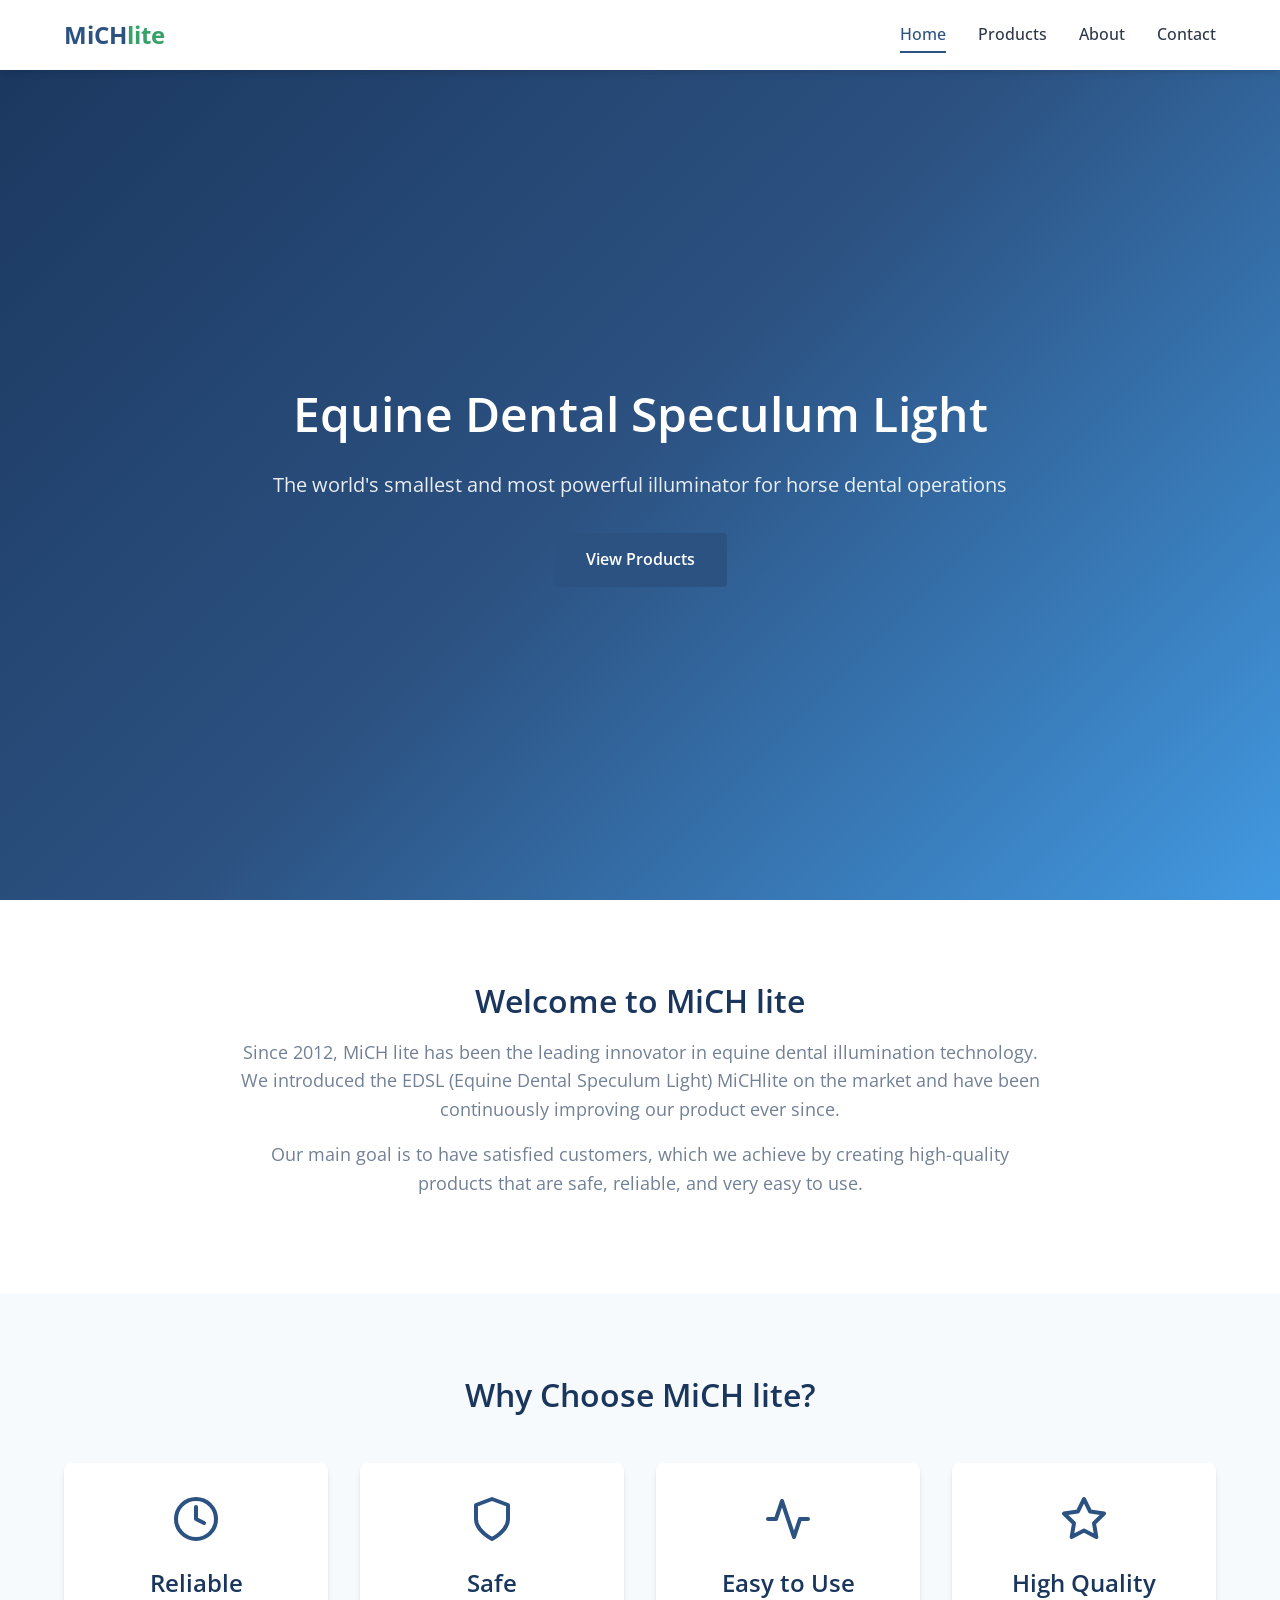
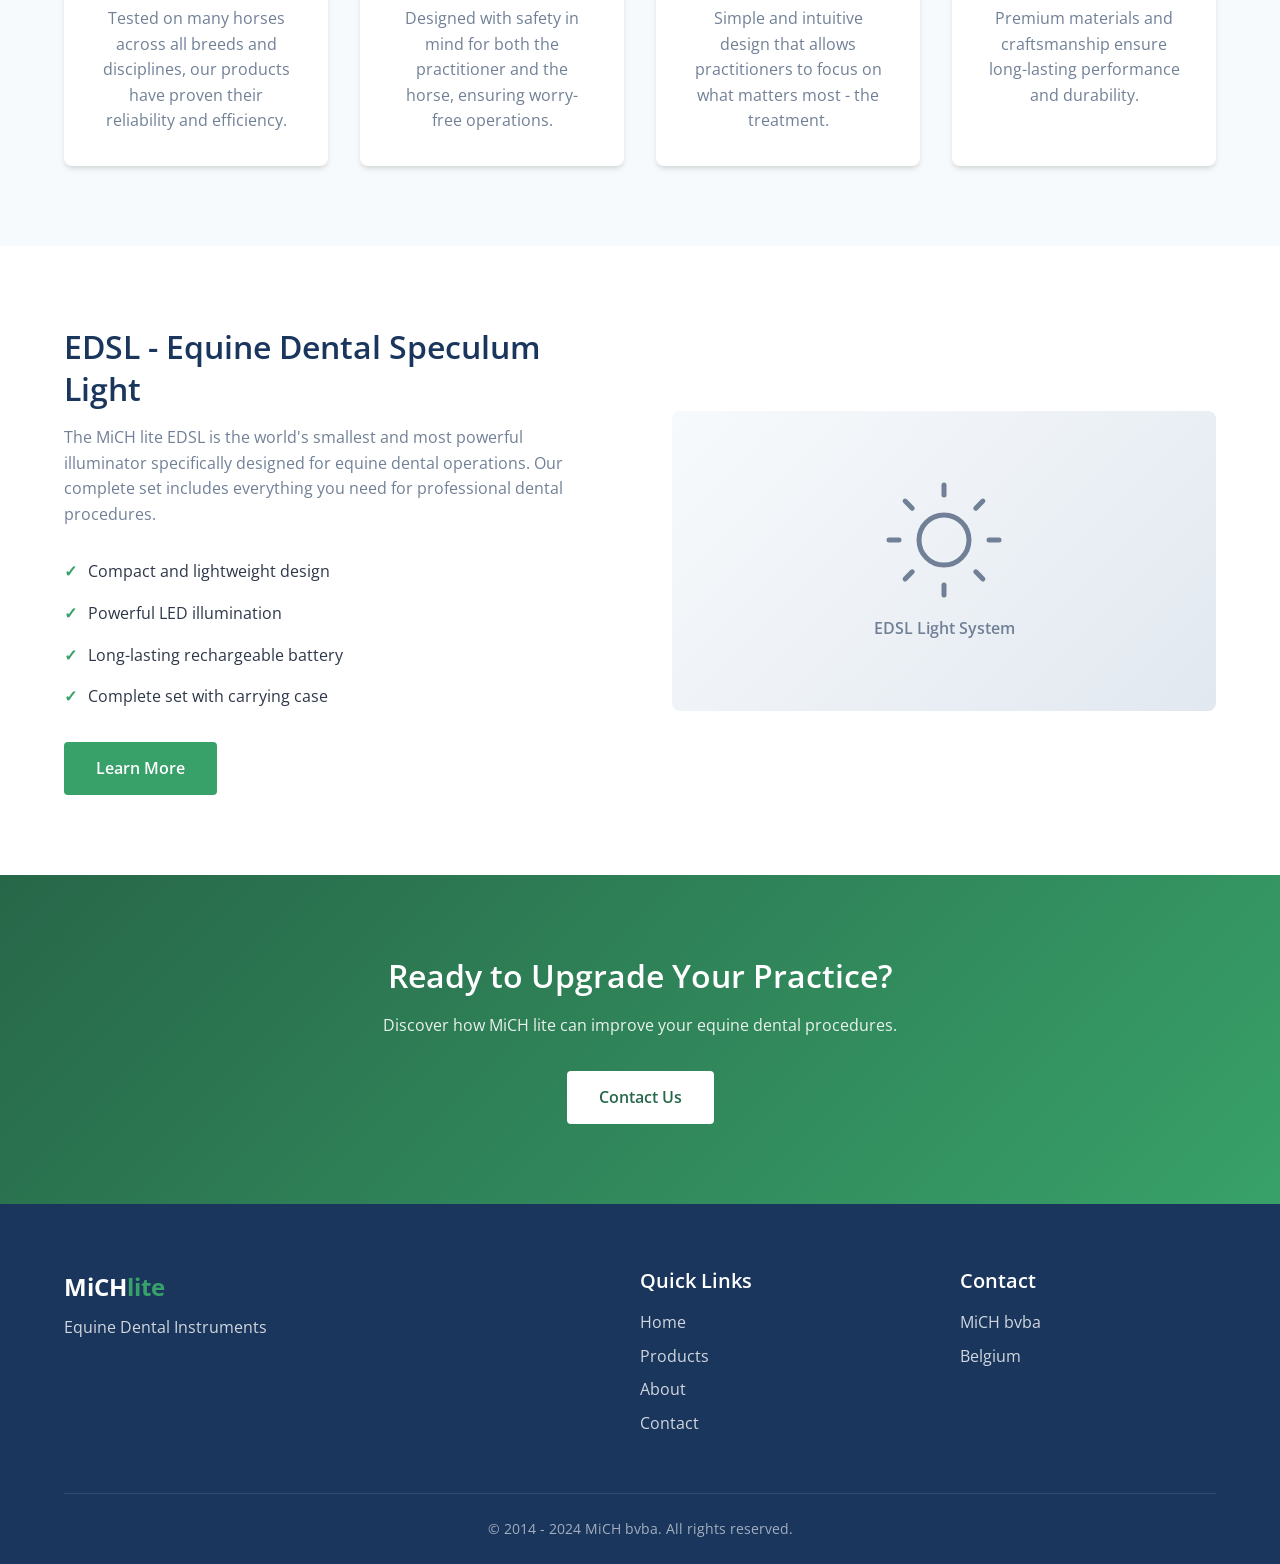
==== index.html @ 9f3df7c9 "Add MiCH lite static website for GitHub Pages Build complete static website for MiCH lite equine den" ====
<!DOCTYPE html>
<html lang="en">
<head>
    <meta charset="UTF-8">
    <meta name="viewport" content="width=device-width, initial-scale=1.0">
    <meta name="description" content="MiCH lite - Equine Dental Instruments. The world's smallest and most powerful illuminator for horse dental operations.">
    <title>MiCH lite | Equine Dental Instruments</title>
    <link rel="stylesheet" href="css/styles.css">
    <link rel="preconnect" href="https://fonts.googleapis.com">
    <link rel="preconnect" href="https://fonts.gstatic.com" crossorigin>
    <link href="https://fonts.googleapis.com/css2?family=Open+Sans:wght@300;400;600;700&display=swap" rel="stylesheet">
</head>
<body>
    <!-- Navigation -->
    <header class="header">
        <nav class="nav container">
            <a href="index.html" class="logo">
                <span class="logo-mich">MiCH</span><span class="logo-lite">lite</span>
            </a>
            <button class="nav-toggle" aria-label="Toggle navigation">
                <span class="hamburger"></span>
            </button>
            <ul class="nav-menu">
                <li><a href="index.html" class="nav-link active">Home</a></li>
                <li><a href="products.html" class="nav-link">Products</a></li>
                <li><a href="about.html" class="nav-link">About</a></li>
                <li><a href="contact.html" class="nav-link">Contact</a></li>
            </ul>
        </nav>
    </header>

    <!-- Hero Section -->
    <section class="hero">
        <div class="hero-content container">
            <h1>Equine Dental Speculum Light</h1>
            <p class="hero-subtitle">The world's smallest and most powerful illuminator for horse dental operations</p>
            <a href="products.html" class="btn btn-primary">View Products</a>
        </div>
    </section>

    <!-- Introduction Section -->
    <section class="intro section">
        <div class="container">
            <div class="intro-content">
                <h2>Welcome to MiCH lite</h2>
                <p>Since 2012, MiCH lite has been the leading innovator in equine dental illumination technology. We introduced the EDSL (Equine Dental Speculum Light) MiCHlite on the market and have been continuously improving our product ever since.</p>
                <p>Our main goal is to have satisfied customers, which we achieve by creating high-quality products that are safe, reliable, and very easy to use.</p>
            </div>
        </div>
    </section>

    <!-- Features Section -->
    <section class="features section section-alt">
        <div class="container">
            <h2 class="section-title">Why Choose MiCH lite?</h2>
            <div class="features-grid">
                <div class="feature-card">
                    <div class="feature-icon">
                        <svg xmlns="http://www.w3.org/2000/svg" width="48" height="48" viewBox="0 0 24 24" fill="none" stroke="currentColor" stroke-width="2" stroke-linecap="round" stroke-linejoin="round">
                            <circle cx="12" cy="12" r="10"></circle>
                            <path d="M12 6v6l4 2"></path>
                        </svg>
                    </div>
                    <h3>Reliable</h3>
                    <p>Tested on many horses across all breeds and disciplines, our products have proven their reliability and efficiency.</p>
                </div>
                <div class="feature-card">
                    <div class="feature-icon">
                        <svg xmlns="http://www.w3.org/2000/svg" width="48" height="48" viewBox="0 0 24 24" fill="none" stroke="currentColor" stroke-width="2" stroke-linecap="round" stroke-linejoin="round">
                            <path d="M12 22s8-4 8-10V5l-8-3-8 3v7c0 6 8 10 8 10z"></path>
                        </svg>
                    </div>
                    <h3>Safe</h3>
                    <p>Designed with safety in mind for both the practitioner and the horse, ensuring worry-free operations.</p>
                </div>
                <div class="feature-card">
                    <div class="feature-icon">
                        <svg xmlns="http://www.w3.org/2000/svg" width="48" height="48" viewBox="0 0 24 24" fill="none" stroke="currentColor" stroke-width="2" stroke-linecap="round" stroke-linejoin="round">
                            <polyline points="22 12 18 12 15 21 9 3 6 12 2 12"></polyline>
                        </svg>
                    </div>
                    <h3>Easy to Use</h3>
                    <p>Simple and intuitive design that allows practitioners to focus on what matters most - the treatment.</p>
                </div>
                <div class="feature-card">
                    <div class="feature-icon">
                        <svg xmlns="http://www.w3.org/2000/svg" width="48" height="48" viewBox="0 0 24 24" fill="none" stroke="currentColor" stroke-width="2" stroke-linecap="round" stroke-linejoin="round">
                            <polygon points="12 2 15.09 8.26 22 9.27 17 14.14 18.18 21.02 12 17.77 5.82 21.02 7 14.14 2 9.27 8.91 8.26 12 2"></polygon>
                        </svg>
                    </div>
                    <h3>High Quality</h3>
                    <p>Premium materials and craftsmanship ensure long-lasting performance and durability.</p>
                </div>
            </div>
        </div>
    </section>

    <!-- Product Highlight Section -->
    <section class="product-highlight section">
        <div class="container">
            <div class="product-highlight-content">
                <div class="product-highlight-text">
                    <h2>EDSL - Equine Dental Speculum Light</h2>
                    <p>The MiCH lite EDSL is the world's smallest and most powerful illuminator specifically designed for equine dental operations. Our complete set includes everything you need for professional dental procedures.</p>
                    <ul class="product-features">
                        <li>Compact and lightweight design</li>
                        <li>Powerful LED illumination</li>
                        <li>Long-lasting rechargeable battery</li>
                        <li>Complete set with carrying case</li>
                    </ul>
                    <a href="products.html" class="btn btn-secondary">Learn More</a>
                </div>
                <div class="product-highlight-image">
                    <div class="placeholder-image">
                        <svg xmlns="http://www.w3.org/2000/svg" width="120" height="120" viewBox="0 0 24 24" fill="none" stroke="currentColor" stroke-width="1" stroke-linecap="round" stroke-linejoin="round">
                            <circle cx="12" cy="12" r="5"></circle>
                            <line x1="12" y1="1" x2="12" y2="3"></line>
                            <line x1="12" y1="21" x2="12" y2="23"></line>
                            <line x1="4.22" y1="4.22" x2="5.64" y2="5.64"></line>
                            <line x1="18.36" y1="18.36" x2="19.78" y2="19.78"></line>
                            <line x1="1" y1="12" x2="3" y2="12"></line>
                            <line x1="21" y1="12" x2="23" y2="12"></line>
                            <line x1="4.22" y1="19.78" x2="5.64" y2="18.36"></line>
                            <line x1="18.36" y1="5.64" x2="19.78" y2="4.22"></line>
                        </svg>
                        <span>EDSL Light System</span>
                    </div>
                </div>
            </div>
        </div>
    </section>

    <!-- CTA Section -->
    <section class="cta section">
        <div class="container">
            <h2>Ready to Upgrade Your Practice?</h2>
            <p>Discover how MiCH lite can improve your equine dental procedures.</p>
            <a href="contact.html" class="btn btn-primary">Contact Us</a>
        </div>
    </section>

    <!-- Footer -->
    <footer class="footer">
        <div class="container">
            <div class="footer-content">
                <div class="footer-brand">
                    <a href="index.html" class="logo">
                        <span class="logo-mich">MiCH</span><span class="logo-lite">lite</span>
                    </a>
                    <p>Equine Dental Instruments</p>
                </div>
                <div class="footer-links">
                    <h4>Quick Links</h4>
                    <ul>
                        <li><a href="index.html">Home</a></li>
                        <li><a href="products.html">Products</a></li>
                        <li><a href="about.html">About</a></li>
                        <li><a href="contact.html">Contact</a></li>
                    </ul>
                </div>
                <div class="footer-contact">
                    <h4>Contact</h4>
                    <p>MiCH bvba</p>
                    <p>Belgium</p>
                </div>
            </div>
            <div class="footer-bottom">
                <p>&copy; 2014 - 2024 MiCH bvba. All rights reserved.</p>
            </div>
        </div>
    </footer>

    <script src="js/main.js"></script>
</body>
</html>
---- css/styles.css ----
/* MiCH lite - Equine Dental Instruments
   Professional Styling for Static Website
   ======================================== */

/* CSS Variables */
:root {
    --primary-color: #2c5282;
    --primary-dark: #1a365d;
    --primary-light: #4299e1;
    --secondary-color: #38a169;
    --secondary-dark: #276749;
    --accent-color: #ed8936;
    --text-color: #2d3748;
    --text-light: #718096;
    --background-color: #ffffff;
    --background-alt: #f7fafc;
    --border-color: #e2e8f0;
    --shadow: 0 4px 6px -1px rgba(0, 0, 0, 0.1), 0 2px 4px -1px rgba(0, 0, 0, 0.06);
    --shadow-lg: 0 10px 15px -3px rgba(0, 0, 0, 0.1), 0 4px 6px -2px rgba(0, 0, 0, 0.05);
    --transition: all 0.3s ease;
    --max-width: 1200px;
}

/* Reset & Base Styles */
*,
*::before,
*::after {
    box-sizing: border-box;
    margin: 0;
    padding: 0;
}

html {
    scroll-behavior: smooth;
}

body {
    font-family: 'Open Sans', -apple-system, BlinkMacSystemFont, 'Segoe UI', Roboto, Oxygen, Ubuntu, sans-serif;
    font-size: 16px;
    line-height: 1.6;
    color: var(--text-color);
    background-color: var(--background-color);
}

img {
    max-width: 100%;
    height: auto;
    display: block;
}

a {
    color: var(--primary-color);
    text-decoration: none;
    transition: var(--transition);
}

a:hover {
    color: var(--primary-light);
}

ul {
    list-style: none;
}

/* Container */
.container {
    width: 100%;
    max-width: var(--max-width);
    margin: 0 auto;
    padding: 0 1.5rem;
}

/* Typography */
h1, h2, h3, h4, h5, h6 {
    font-weight: 600;
    line-height: 1.3;
    color: var(--text-color);
    margin-bottom: 1rem;
}

h1 { font-size: 2.5rem; }
h2 { font-size: 2rem; }
h3 { font-size: 1.5rem; }
h4 { font-size: 1.25rem; }

p {
    margin-bottom: 1rem;
}

/* Buttons */
.btn {
    display: inline-block;
    padding: 0.875rem 2rem;
    font-size: 1rem;
    font-weight: 600;
    text-align: center;
    border: none;
    border-radius: 4px;
    cursor: pointer;
    transition: var(--transition);
}

.btn-primary {
    background-color: var(--primary-color);
    color: white;
}

.btn-primary:hover {
    background-color: var(--primary-dark);
    color: white;
}

.btn-secondary {
    background-color: var(--secondary-color);
    color: white;
}

.btn-secondary:hover {
    background-color: var(--secondary-dark);
    color: white;
}

.btn-outline {
    background-color: transparent;
    border: 2px solid var(--primary-color);
    color: var(--primary-color);
}

.btn-outline:hover {
    background-color: var(--primary-color);
    color: white;
}

/* Header & Navigation */
.header {
    position: fixed;
    top: 0;
    left: 0;
    right: 0;
    background-color: var(--background-color);
    box-shadow: var(--shadow);
    z-index: 1000;
}

.nav {
    display: flex;
    justify-content: space-between;
    align-items: center;
    height: 70px;
}

.logo {
    font-size: 1.5rem;
    font-weight: 700;
}

.logo-mich {
    color: var(--primary-color);
}

.logo-lite {
    color: var(--secondary-color);
}

.nav-menu {
    display: flex;
    gap: 2rem;
}

.nav-link {
    color: var(--text-color);
    font-weight: 500;
    padding: 0.5rem 0;
    position: relative;
}

.nav-link::after {
    content: '';
    position: absolute;
    bottom: 0;
    left: 0;
    width: 0;
    height: 2px;
    background-color: var(--primary-color);
    transition: var(--transition);
}

.nav-link:hover::after,
.nav-link.active::after {
    width: 100%;
}

.nav-link:hover,
.nav-link.active {
    color: var(--primary-color);
}

.nav-toggle {
    display: none;
    background: none;
    border: none;
    cursor: pointer;
    padding: 0.5rem;
}

.hamburger {
    display: block;
    width: 25px;
    height: 3px;
    background-color: var(--text-color);
    position: relative;
    transition: var(--transition);
}

.hamburger::before,
.hamburger::after {
    content: '';
    position: absolute;
    width: 25px;
    height: 3px;
    background-color: var(--text-color);
    transition: var(--transition);
}

.hamburger::before {
    top: -8px;
}

.hamburger::after {
    bottom: -8px;
}

/* Sections */
.section {
    padding: 5rem 0;
}

.section-alt {
    background-color: var(--background-alt);
}

.section-title {
    text-align: center;
    margin-bottom: 3rem;
    color: var(--primary-dark);
}

/* Hero Section */
.hero {
    min-height: 100vh;
    display: flex;
    align-items: center;
    justify-content: center;
    background: linear-gradient(135deg, var(--primary-dark) 0%, var(--primary-color) 50%, var(--primary-light) 100%);
    color: white;
    text-align: center;
    padding-top: 70px;
}

.hero-content {
    max-width: 800px;
}

.hero h1 {
    color: white;
    font-size: 3rem;
    margin-bottom: 1.5rem;
}

.hero-subtitle {
    font-size: 1.25rem;
    margin-bottom: 2rem;
    opacity: 0.9;
}

/* Introduction Section */
.intro-content {
    max-width: 800px;
    margin: 0 auto;
    text-align: center;
}

.intro-content h2 {
    color: var(--primary-dark);
}

.intro-content p {
    color: var(--text-light);
    font-size: 1.125rem;
}

/* Features Section */
.features-grid {
    display: grid;
    grid-template-columns: repeat(auto-fit, minmax(250px, 1fr));
    gap: 2rem;
}

.feature-card {
    background-color: var(--background-color);
    padding: 2rem;
    border-radius: 8px;
    box-shadow: var(--shadow);
    text-align: center;
    transition: var(--transition);
}

.feature-card:hover {
    transform: translateY(-5px);
    box-shadow: var(--shadow-lg);
}

.feature-icon {
    color: var(--primary-color);
    margin-bottom: 1rem;
}

.feature-card h3 {
    color: var(--primary-dark);
    margin-bottom: 0.5rem;
}

.feature-card p {
    color: var(--text-light);
    margin-bottom: 0;
}

/* Product Highlight Section */
.product-highlight-content {
    display: grid;
    grid-template-columns: 1fr 1fr;
    gap: 4rem;
    align-items: center;
}

.product-highlight-text h2 {
    color: var(--primary-dark);
}

.product-highlight-text p {
    color: var(--text-light);
}

.product-features {
    margin: 1.5rem 0;
}

.product-features li {
    padding: 0.5rem 0;
    padding-left: 1.5rem;
    position: relative;
    color: var(--text-color);
}

.product-features li::before {
    content: '✓';
    position: absolute;
    left: 0;
    color: var(--secondary-color);
    font-weight: bold;
}

.placeholder-image {
    background: linear-gradient(135deg, var(--background-alt) 0%, var(--border-color) 100%);
    border-radius: 8px;
    padding: 4rem;
    display: flex;
    flex-direction: column;
    align-items: center;
    justify-content: center;
    color: var(--text-light);
    min-height: 300px;
}

.placeholder-image svg {
    margin-bottom: 1rem;
}

.placeholder-image span {
    font-weight: 600;
}

/* CTA Section */
.cta {
    background: linear-gradient(135deg, var(--secondary-dark) 0%, var(--secondary-color) 100%);
    color: white;
    text-align: center;
}

.cta h2 {
    color: white;
}

.cta p {
    opacity: 0.9;
    margin-bottom: 2rem;
}

.cta .btn-primary {
    background-color: white;
    color: var(--secondary-dark);
}

.cta .btn-primary:hover {
    background-color: var(--background-alt);
}

/* Products Page Styles */
.page-header {
    background: linear-gradient(135deg, var(--primary-dark) 0%, var(--primary-color) 100%);
    color: white;
    padding: 8rem 0 4rem;
    text-align: center;
    margin-top: 70px;
}

.page-header h1 {
    color: white;
}

.page-header p {
    opacity: 0.9;
    max-width: 600px;
    margin: 0 auto;
}

.products-grid {
    display: grid;
    grid-template-columns: repeat(auto-fit, minmax(300px, 1fr));
    gap: 2rem;
}

.product-card {
    background-color: var(--background-color);
    border-radius: 8px;
    overflow: hidden;
    box-shadow: var(--shadow);
    transition: var(--transition);
}

.product-card:hover {
    transform: translateY(-5px);
    box-shadow: var(--shadow-lg);
}

.product-image {
    background: linear-gradient(135deg, var(--background-alt) 0%, var(--border-color) 100%);
    padding: 3rem;
    display: flex;
    align-items: center;
    justify-content: center;
    min-height: 200px;
}

.product-image svg {
    color: var(--primary-color);
}

.product-info {
    padding: 1.5rem;
}

.product-info h3 {
    color: var(--primary-dark);
    margin-bottom: 0.5rem;
}

.product-info p {
    color: var(--text-light);
    font-size: 0.9375rem;
}

.product-info .btn {
    width: 100%;
    margin-top: 1rem;
}

/* About Page */
.about-content {
    display: grid;
    grid-template-columns: 1fr 1fr;
    gap: 4rem;
    align-items: center;
}

.about-text h2 {
    color: var(--primary-dark);
}

.about-image {
    background: linear-gradient(135deg, var(--background-alt) 0%, var(--border-color) 100%);
    border-radius: 8px;
    padding: 4rem;
    display: flex;
    align-items: center;
    justify-content: center;
    min-height: 400px;
}

.timeline {
    margin-top: 2rem;
}

.timeline-item {
    padding-left: 2rem;
    border-left: 2px solid var(--primary-color);
    padding-bottom: 2rem;
    position: relative;
}

.timeline-item:last-child {
    padding-bottom: 0;
}

.timeline-item::before {
    content: '';
    position: absolute;
    left: -8px;
    top: 0;
    width: 14px;
    height: 14px;
    background-color: var(--primary-color);
    border-radius: 50%;
}

.timeline-item h4 {
    color: var(--primary-color);
    margin-bottom: 0.25rem;
}

.timeline-item p {
    color: var(--text-light);
    margin-bottom: 0;
}

/* Contact Page */
.contact-grid {
    display: grid;
    grid-template-columns: 1fr 1fr;
    gap: 4rem;
}

.contact-form {
    background-color: var(--background-color);
    padding: 2rem;
    border-radius: 8px;
    box-shadow: var(--shadow);
}

.form-group {
    margin-bottom: 1.5rem;
}

.form-group label {
    display: block;
    margin-bottom: 0.5rem;
    font-weight: 600;
    color: var(--text-color);
}

.form-group input,
.form-group textarea {
    width: 100%;
    padding: 0.875rem;
    border: 1px solid var(--border-color);
    border-radius: 4px;
    font-family: inherit;
    font-size: 1rem;
    transition: var(--transition);
}

.form-group input:focus,
.form-group textarea:focus {
    outline: none;
    border-color: var(--primary-color);
    box-shadow: 0 0 0 3px rgba(66, 153, 225, 0.2);
}

.form-group textarea {
    min-height: 150px;
    resize: vertical;
}

.contact-info {
    padding: 2rem 0;
}

.contact-info h3 {
    color: var(--primary-dark);
    margin-bottom: 1.5rem;
}

.contact-item {
    display: flex;
    align-items: flex-start;
    gap: 1rem;
    margin-bottom: 1.5rem;
}

.contact-item svg {
    color: var(--primary-color);
    flex-shrink: 0;
    margin-top: 0.25rem;
}

.contact-item h4 {
    margin-bottom: 0.25rem;
}

.contact-item p {
    color: var(--text-light);
    margin-bottom: 0;
}

/* Footer */
.footer {
    background-color: var(--primary-dark);
    color: white;
    padding: 4rem 0 0;
}

.footer-content {
    display: grid;
    grid-template-columns: 2fr 1fr 1fr;
    gap: 4rem;
    padding-bottom: 3rem;
    border-bottom: 1px solid rgba(255, 255, 255, 0.1);
}

.footer-brand .logo-mich {
    color: white;
}

.footer-brand p {
    opacity: 0.8;
    margin-top: 0.5rem;
}

.footer-links h4,
.footer-contact h4 {
    color: white;
    margin-bottom: 1rem;
}

.footer-links ul li {
    margin-bottom: 0.5rem;
}

.footer-links a {
    color: rgba(255, 255, 255, 0.8);
}

.footer-links a:hover {
    color: white;
}

.footer-contact p {
    color: rgba(255, 255, 255, 0.8);
    margin-bottom: 0.5rem;
}

.footer-bottom {
    padding: 1.5rem 0;
    text-align: center;
}

.footer-bottom p {
    color: rgba(255, 255, 255, 0.6);
    margin-bottom: 0;
    font-size: 0.875rem;
}

/* Responsive Design */
@media (max-width: 992px) {
    .product-highlight-content,
    .about-content,
    .contact-grid {
        grid-template-columns: 1fr;
        gap: 2rem;
    }

    .footer-content {
        grid-template-columns: 1fr 1fr;
    }
}

@media (max-width: 768px) {
    h1 { font-size: 2rem; }
    h2 { font-size: 1.75rem; }

    .hero h1 {
        font-size: 2.25rem;
    }

    .hero-subtitle {
        font-size: 1rem;
    }

    .nav-toggle {
        display: block;
    }

    .nav-menu {
        position: fixed;
        top: 70px;
        left: 0;
        right: 0;
        background-color: var(--background-color);
        flex-direction: column;
        padding: 2rem;
        gap: 1rem;
        box-shadow: var(--shadow);
        transform: translateY(-150%);
        transition: var(--transition);
    }

    .nav-menu.active {
        transform: translateY(0);
    }

    .section {
        padding: 3rem 0;
    }

    .footer-content {
        grid-template-columns: 1fr;
        gap: 2rem;
    }

    .product-highlight-image {
        order: -1;
    }
}

@media (max-width: 480px) {
    .container {
        padding: 0 1rem;
    }

    .btn {
        padding: 0.75rem 1.5rem;
    }

    .features-grid {
        grid-template-columns: 1fr;
    }

    .products-grid {
        grid-template-columns: 1fr;
    }
}
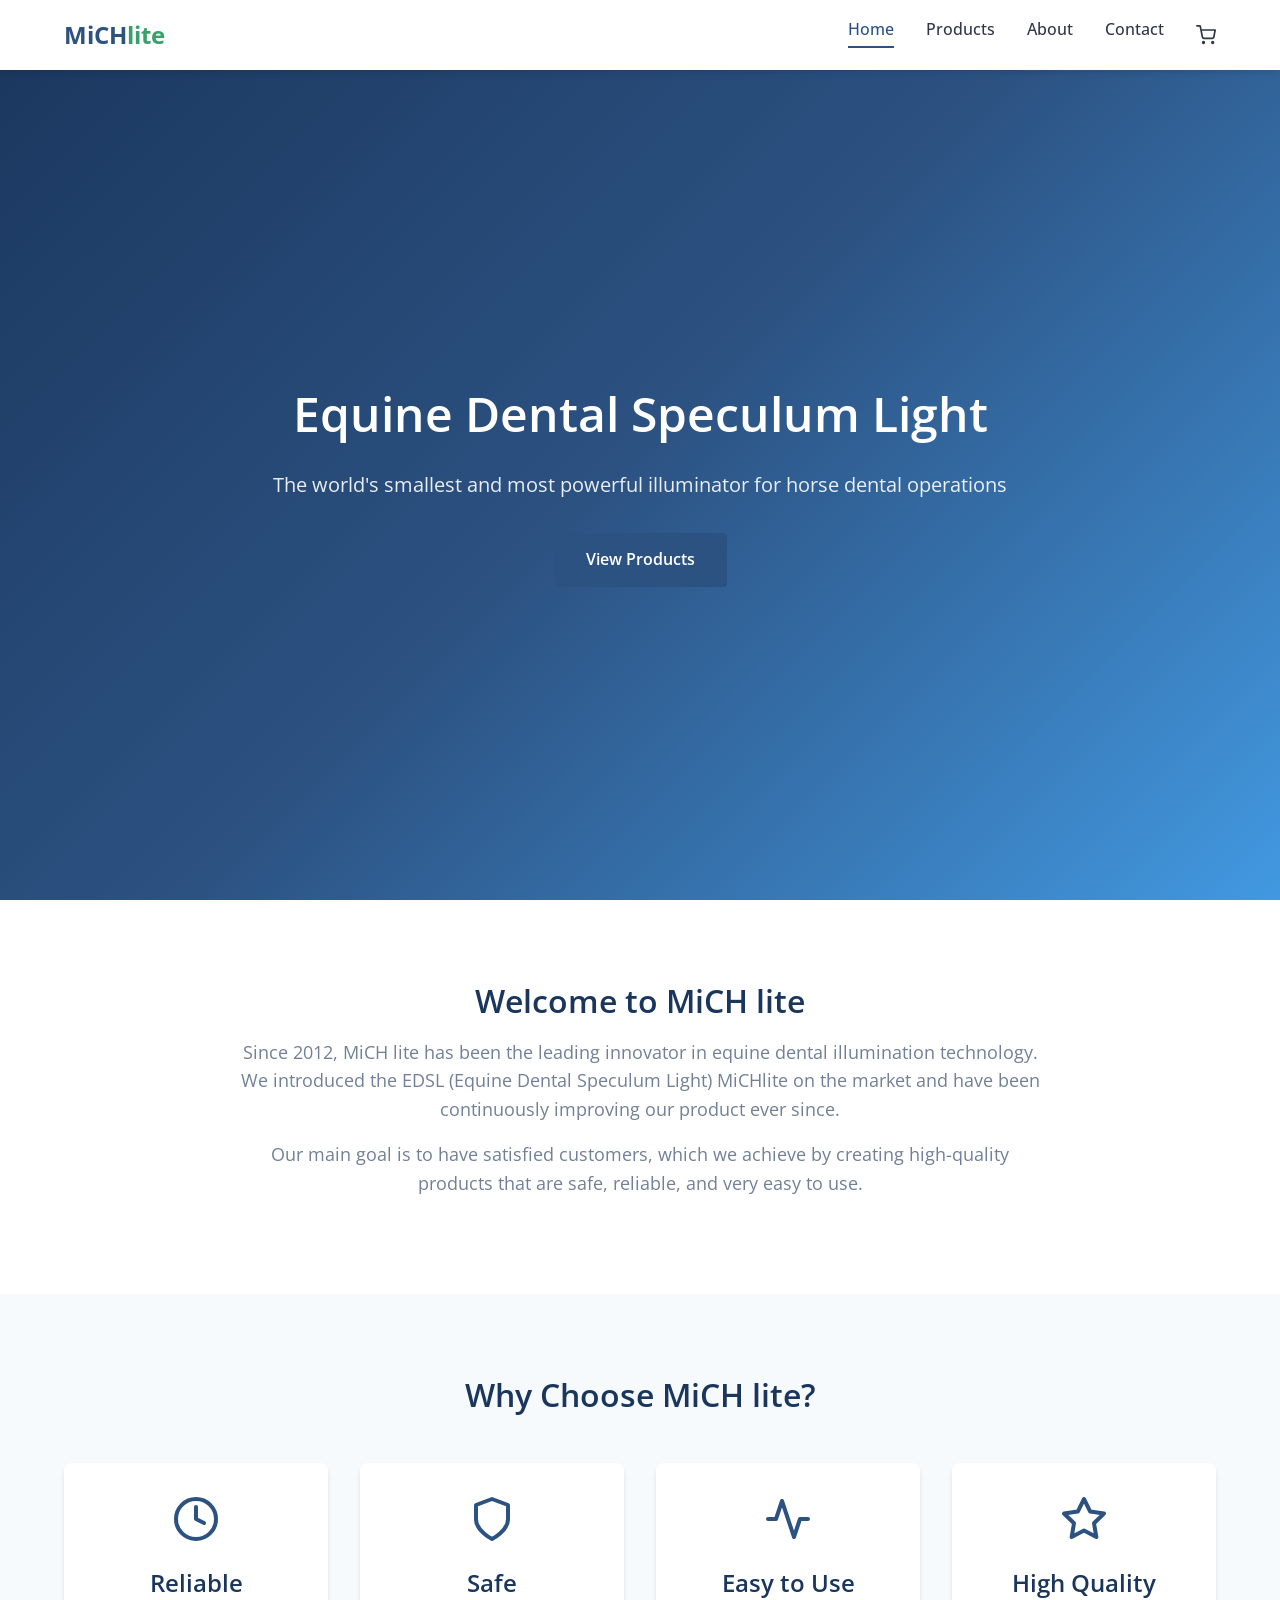
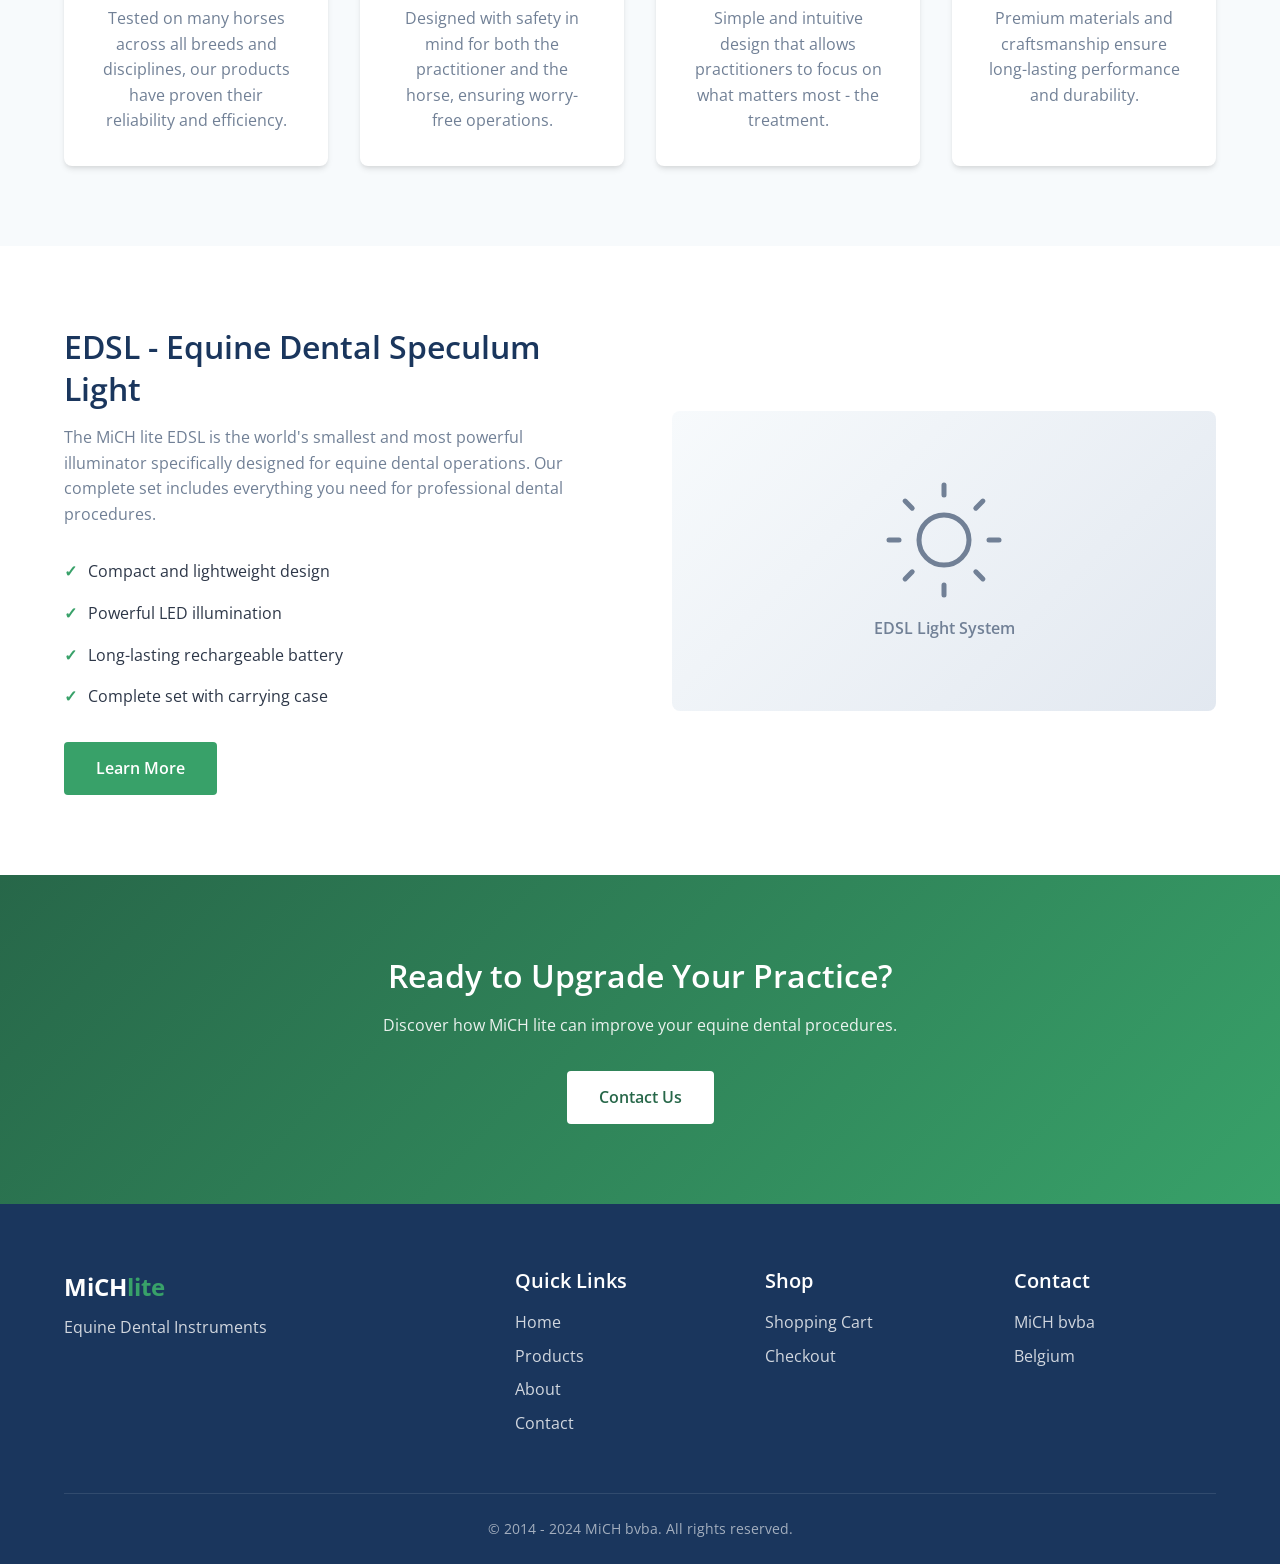
==== commit 3008af07: "Add shopping cart functionality to MiCH lite website Features added: - Shopping cart system with loc" ====
--- a/index.html
+++ b/index.html
@@ -25,6 +25,16 @@
                 <li><a href="products.html" class="nav-link">Products</a></li>
                 <li><a href="about.html" class="nav-link">About</a></li>
                 <li><a href="contact.html" class="nav-link">Contact</a></li>
+                <li>
+                    <a href="cart.html" class="nav-link cart-link">
+                        <svg xmlns="http://www.w3.org/2000/svg" width="20" height="20" viewBox="0 0 24 24" fill="none" stroke="currentColor" stroke-width="2" stroke-linecap="round" stroke-linejoin="round">
+                            <circle cx="9" cy="21" r="1"></circle>
+                            <circle cx="20" cy="21" r="1"></circle>
+                            <path d="M1 1h4l2.68 13.39a2 2 0 0 0 2 1.61h9.72a2 2 0 0 0 2-1.61L23 6H6"></path>
+                        </svg>
+                        <span class="cart-count">0</span>
+                    </a>
+                </li>
             </ul>
         </nav>
     </header>
@@ -158,6 +168,13 @@
                         <li><a href="contact.html">Contact</a></li>
                     </ul>
                 </div>
+                <div class="footer-links">
+                    <h4>Shop</h4>
+                    <ul>
+                        <li><a href="cart.html">Shopping Cart</a></li>
+                        <li><a href="checkout.html">Checkout</a></li>
+                    </ul>
+                </div>
                 <div class="footer-contact">
                     <h4>Contact</h4>
                     <p>MiCH bvba</p>
@@ -171,5 +188,6 @@
     </footer>
 
     <script src="js/main.js"></script>
+    <script src="js/shop.js"></script>
 </body>
 </html>
--- a/css/styles.css
+++ b/css/styles.css
@@ -621,8 +621,8 @@
 
 .footer-content {
     display: grid;
-    grid-template-columns: 2fr 1fr 1fr;
-    gap: 4rem;
+    grid-template-columns: 2fr 1fr 1fr 1fr;
+    gap: 3rem;
     padding-bottom: 3rem;
     border-bottom: 1px solid rgba(255, 255, 255, 0.1);
 }
@@ -749,3 +749,588 @@
         grid-template-columns: 1fr;
     }
 }
+
+/* ================================
+   SHOP STYLES
+   ================================ */
+
+/* Cart Link in Navigation */
+.cart-link {
+    display: flex;
+    align-items: center;
+    gap: 0.25rem;
+    position: relative;
+}
+
+.cart-link svg {
+    width: 20px;
+    height: 20px;
+}
+
+.cart-count {
+    position: absolute;
+    top: -8px;
+    right: -12px;
+    background-color: var(--accent-color);
+    color: white;
+    font-size: 0.75rem;
+    font-weight: 600;
+    width: 20px;
+    height: 20px;
+    border-radius: 50%;
+    display: flex;
+    align-items: center;
+    justify-content: center;
+}
+
+/* Button Variations */
+.btn-lg {
+    padding: 1rem 2.5rem;
+    font-size: 1.125rem;
+}
+
+.btn-block {
+    display: block;
+    width: 100%;
+}
+
+.btn svg {
+    display: inline-block;
+    vertical-align: middle;
+    margin-right: 0.5rem;
+}
+
+/* Product Badge */
+.product-badge {
+    display: inline-block;
+    background-color: var(--accent-color);
+    color: white;
+    padding: 0.25rem 0.75rem;
+    border-radius: 4px;
+    font-size: 0.875rem;
+    font-weight: 600;
+    margin-bottom: 1rem;
+}
+
+/* Product Price Box */
+.product-price-box {
+    background-color: var(--background-alt);
+    border-radius: 8px;
+    padding: 1.5rem;
+    margin: 1.5rem 0;
+    display: flex;
+    flex-direction: column;
+    gap: 0.25rem;
+}
+
+.price-label {
+    color: var(--text-light);
+    font-size: 0.875rem;
+}
+
+.price-value {
+    color: var(--primary-dark);
+    font-size: 2rem;
+    font-weight: 700;
+}
+
+.price-note {
+    color: var(--text-light);
+    font-size: 0.8125rem;
+}
+
+/* Product Price in Cards */
+.product-price {
+    color: var(--primary-dark);
+    font-size: 1.5rem;
+    font-weight: 700;
+    margin: 1rem 0;
+}
+
+/* Section Subtitle */
+.section-subtitle {
+    text-align: center;
+    color: var(--text-light);
+    margin-top: -2rem;
+    margin-bottom: 3rem;
+}
+
+/* Shipping Badges */
+.shipping-badges {
+    display: flex;
+    justify-content: center;
+    gap: 3rem;
+    margin-top: 2rem;
+}
+
+.shipping-badge {
+    display: flex;
+    flex-direction: column;
+    align-items: center;
+    gap: 0.5rem;
+    color: var(--primary-color);
+}
+
+.shipping-badge svg {
+    color: var(--secondary-color);
+}
+
+.shipping-badge span {
+    font-weight: 600;
+    font-size: 0.875rem;
+}
+
+/* Shop Notification */
+.shop-notification {
+    position: fixed;
+    bottom: 2rem;
+    right: 2rem;
+    background-color: var(--primary-dark);
+    color: white;
+    padding: 1rem 1.5rem;
+    border-radius: 8px;
+    box-shadow: var(--shadow-lg);
+    display: flex;
+    align-items: center;
+    gap: 1rem;
+    z-index: 9999;
+    opacity: 0;
+    transform: translateY(20px);
+    transition: var(--transition);
+}
+
+.shop-notification.show {
+    opacity: 1;
+    transform: translateY(0);
+}
+
+.notification-link {
+    color: var(--primary-light);
+    font-weight: 600;
+}
+
+.notification-link:hover {
+    color: white;
+}
+
+/* Cart Page Layout */
+.cart-layout {
+    display: grid;
+    grid-template-columns: 1fr 380px;
+    gap: 3rem;
+    align-items: start;
+}
+
+.cart-main {
+    min-width: 0;
+}
+
+/* Cart Items */
+.cart-items {
+    display: flex;
+    flex-direction: column;
+    gap: 1rem;
+}
+
+.cart-item {
+    display: grid;
+    grid-template-columns: 80px 1fr auto auto auto;
+    gap: 1.5rem;
+    align-items: center;
+    background-color: var(--background-color);
+    padding: 1.5rem;
+    border-radius: 8px;
+    box-shadow: var(--shadow);
+}
+
+.cart-item-image {
+    background: linear-gradient(135deg, var(--background-alt) 0%, var(--border-color) 100%);
+    border-radius: 8px;
+    padding: 1rem;
+    display: flex;
+    align-items: center;
+    justify-content: center;
+}
+
+.cart-item-image svg {
+    color: var(--primary-color);
+}
+
+.cart-item-details h3 {
+    margin-bottom: 0.25rem;
+    font-size: 1.125rem;
+}
+
+.cart-item-price {
+    color: var(--text-light);
+    margin-bottom: 0;
+}
+
+.cart-item-quantity {
+    display: flex;
+    align-items: center;
+    gap: 0.5rem;
+}
+
+.quantity-btn {
+    width: 32px;
+    height: 32px;
+    border: 1px solid var(--border-color);
+    background-color: var(--background-color);
+    border-radius: 4px;
+    cursor: pointer;
+    font-size: 1.125rem;
+    display: flex;
+    align-items: center;
+    justify-content: center;
+    transition: var(--transition);
+}
+
+.quantity-btn:hover {
+    border-color: var(--primary-color);
+    color: var(--primary-color);
+}
+
+.quantity-input {
+    width: 50px;
+    height: 32px;
+    text-align: center;
+    border: 1px solid var(--border-color);
+    border-radius: 4px;
+    font-size: 1rem;
+}
+
+.cart-item-total {
+    font-weight: 700;
+    font-size: 1.125rem;
+    color: var(--primary-dark);
+    min-width: 100px;
+    text-align: right;
+}
+
+.cart-item-remove {
+    background: none;
+    border: none;
+    cursor: pointer;
+    color: var(--text-light);
+    padding: 0.5rem;
+    transition: var(--transition);
+}
+
+.cart-item-remove:hover {
+    color: #e53e3e;
+}
+
+/* Empty Cart */
+.empty-cart {
+    text-align: center;
+    padding: 4rem 2rem;
+    background-color: var(--background-alt);
+    border-radius: 8px;
+}
+
+.empty-cart-icon {
+    color: var(--text-light);
+    margin-bottom: 1.5rem;
+}
+
+.empty-cart h2 {
+    margin-bottom: 0.5rem;
+}
+
+.empty-cart p {
+    color: var(--text-light);
+    margin-bottom: 2rem;
+}
+
+/* Cart Sidebar */
+.cart-sidebar {
+    position: sticky;
+    top: 90px;
+}
+
+.cart-summary-box {
+    background-color: var(--background-color);
+    border-radius: 8px;
+    box-shadow: var(--shadow);
+    padding: 1.5rem;
+    margin-bottom: 1.5rem;
+}
+
+.cart-summary-box h3 {
+    margin-bottom: 1.5rem;
+    padding-bottom: 1rem;
+    border-bottom: 1px solid var(--border-color);
+}
+
+.summary-row {
+    display: flex;
+    justify-content: space-between;
+    margin-bottom: 0.75rem;
+    color: var(--text-color);
+}
+
+.summary-row.total {
+    font-size: 1.25rem;
+    font-weight: 700;
+    color: var(--primary-dark);
+    margin-top: 1rem;
+    padding-top: 1rem;
+    border-top: 2px solid var(--border-color);
+}
+
+.shipping-note {
+    font-size: 0.8125rem;
+    color: var(--secondary-color);
+    margin-bottom: 1rem;
+}
+
+#cart-summary .btn {
+    margin-top: 0.75rem;
+}
+
+/* Checkout Info */
+.checkout-info {
+    background-color: var(--background-alt);
+    border-radius: 8px;
+    padding: 1.5rem;
+}
+
+.checkout-info-item {
+    display: flex;
+    align-items: center;
+    gap: 0.75rem;
+    padding: 0.75rem 0;
+    color: var(--text-color);
+    font-size: 0.9375rem;
+}
+
+.checkout-info-item svg {
+    color: var(--secondary-color);
+    flex-shrink: 0;
+}
+
+/* Checkout Page Layout */
+.checkout-layout {
+    display: grid;
+    grid-template-columns: 1fr 400px;
+    gap: 3rem;
+    align-items: start;
+}
+
+.checkout-main {
+    min-width: 0;
+}
+
+.checkout-form {
+    background-color: var(--background-color);
+    border-radius: 8px;
+    box-shadow: var(--shadow);
+    overflow: hidden;
+}
+
+.checkout-section {
+    padding: 2rem;
+    border-bottom: 1px solid var(--border-color);
+}
+
+.checkout-section:last-of-type {
+    border-bottom: none;
+}
+
+.checkout-section h2 {
+    font-size: 1.25rem;
+    margin-bottom: 1.5rem;
+    color: var(--primary-dark);
+}
+
+.form-row {
+    display: grid;
+    grid-template-columns: 1fr 1fr;
+    gap: 1rem;
+}
+
+.form-group select {
+    width: 100%;
+    padding: 0.875rem;
+    border: 1px solid var(--border-color);
+    border-radius: 4px;
+    font-family: inherit;
+    font-size: 1rem;
+    background-color: var(--background-color);
+    cursor: pointer;
+    transition: var(--transition);
+}
+
+.form-group select:focus {
+    outline: none;
+    border-color: var(--primary-color);
+    box-shadow: 0 0 0 3px rgba(66, 153, 225, 0.2);
+}
+
+.payment-info {
+    background-color: var(--background-alt);
+    border-radius: 8px;
+    padding: 1.5rem;
+}
+
+.payment-info p {
+    margin-bottom: 0.75rem;
+    color: var(--text-light);
+}
+
+.payment-info p:last-child {
+    margin-bottom: 0;
+}
+
+.checkout-form > .btn {
+    width: 100%;
+    border-radius: 0;
+    padding: 1.25rem;
+    font-size: 1.125rem;
+}
+
+/* Checkout Sidebar */
+.checkout-sidebar {
+    position: sticky;
+    top: 90px;
+}
+
+.order-summary-box {
+    background-color: var(--background-color);
+    border-radius: 8px;
+    box-shadow: var(--shadow);
+    padding: 1.5rem;
+    margin-bottom: 1.5rem;
+}
+
+.order-summary-box h3 {
+    margin-bottom: 1.5rem;
+    padding-bottom: 1rem;
+    border-bottom: 1px solid var(--border-color);
+}
+
+.order-items {
+    margin-bottom: 1rem;
+}
+
+.order-item {
+    display: flex;
+    justify-content: space-between;
+    padding: 0.5rem 0;
+    font-size: 0.9375rem;
+}
+
+.order-item-name {
+    color: var(--text-color);
+}
+
+.order-item-price {
+    font-weight: 600;
+}
+
+.order-total .order-item {
+    border-top: 1px solid var(--border-color);
+    padding-top: 0.75rem;
+    margin-top: 0.5rem;
+}
+
+.order-total .order-item.total {
+    font-size: 1.125rem;
+    font-weight: 700;
+    color: var(--primary-dark);
+    border-top: 2px solid var(--border-color);
+    padding-top: 1rem;
+    margin-top: 1rem;
+}
+
+.back-to-cart {
+    display: flex;
+    align-items: center;
+    gap: 0.5rem;
+    color: var(--text-light);
+    font-size: 0.9375rem;
+    margin-top: 1.5rem;
+}
+
+.back-to-cart:hover {
+    color: var(--primary-color);
+}
+
+/* Responsive Shop Styles */
+@media (max-width: 992px) {
+    .cart-layout,
+    .checkout-layout {
+        grid-template-columns: 1fr;
+    }
+
+    .cart-sidebar,
+    .checkout-sidebar {
+        position: static;
+    }
+
+    .cart-item {
+        grid-template-columns: 60px 1fr;
+        grid-template-rows: auto auto;
+    }
+
+    .cart-item-image {
+        grid-row: span 2;
+    }
+
+    .cart-item-quantity {
+        grid-column: 2;
+    }
+
+    .cart-item-total {
+        text-align: left;
+    }
+
+    .cart-item-remove {
+        position: absolute;
+        top: 1rem;
+        right: 1rem;
+    }
+
+    .cart-item {
+        position: relative;
+    }
+}
+
+@media (max-width: 768px) {
+    .shipping-badges {
+        flex-direction: column;
+        gap: 1.5rem;
+    }
+
+    .form-row {
+        grid-template-columns: 1fr;
+    }
+
+    .shop-notification {
+        left: 1rem;
+        right: 1rem;
+        bottom: 1rem;
+    }
+}
+
+@media (max-width: 480px) {
+    .cart-item {
+        grid-template-columns: 1fr;
+        text-align: center;
+    }
+
+    .cart-item-image {
+        grid-row: auto;
+        max-width: 100px;
+        margin: 0 auto;
+    }
+
+    .cart-item-quantity {
+        justify-content: center;
+    }
+
+    .cart-item-total {
+        text-align: center;
+    }
+}
